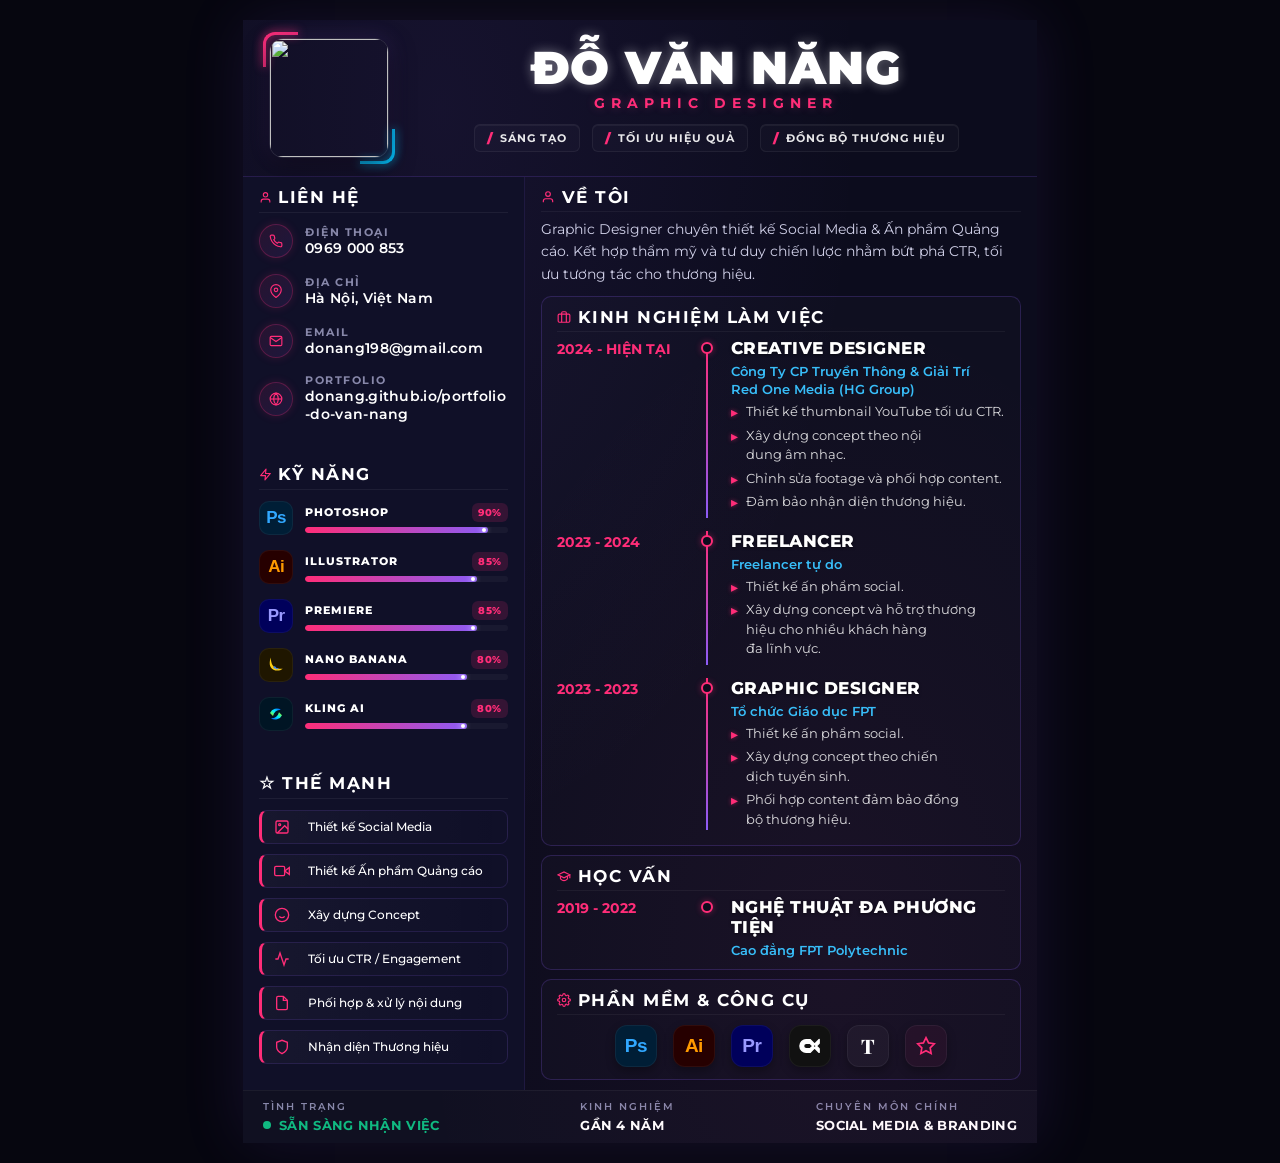
==== index.html @ 9e0f890b "Add mini CV favicon" ====
<!DOCTYPE html>
<html lang="vi">

<head>
    <meta charset="UTF-8">
    <meta name="viewport" content="width=814">
    <meta name="format-detection" content="telephone=no">
    <title>CV - Đỗ Văn Năng</title>
    <link rel="preconnect" href="https://fonts.googleapis.com">
    <link rel="preconnect" href="https://fonts.gstatic.com" crossorigin>
    <link
        href="https://fonts.googleapis.com/css2?family=Montserrat:ital,wght@0,300;0,400;0,500;0,600;0,700;0,800;0,900;1,700;1,800;1,900&family=Playfair+Display:ital,wght@0,400;0,700;1,400;1,700&family=Qwitcher+Grypen:wght@400;700&family=Dancing+Script:wght@400;500;600;700&display=swap"
        rel="stylesheet">
    <link rel="stylesheet" href="style.css">
    <link rel="icon" type="image/svg+xml" href="data:image/svg+xml,%3Csvg xmlns='http://www.w3.org/2000/svg' viewBox='0 0 32 32'%3E%3Crect width='32' height='32' rx='4' fill='%230c0c1d'/%3E%3Crect x='1' y='1' width='30' height='30' rx='3' fill='none' stroke='%238b5cf6' stroke-width='.5' opacity='.3'/%3E%3Crect x='3' y='3' width='26' height='7' rx='1' fill='%23101028'/%3E%3Crect x='5' y='5' width='3' height='3' rx='1' fill='%230c0c1d' stroke='%23ff2d78' stroke-width='.5'/%3E%3Crect x='10' y='4.5' width='10' height='1.5' rx='.5' fill='%23fff'/%3E%3Crect x='10' y='7' width='6' height='1' rx='.5' fill='%23ff2d78' opacity='.7'/%3E%3Crect x='3' y='11' width='9' height='17' rx='1' fill='%23101028'/%3E%3Ccircle cx='7.5' cy='14' r='1.5' fill='%23ff2d78' opacity='.3'/%3E%3Crect x='4.5' y='17' width='6' height='.8' rx='.4' fill='%23ff2d78' opacity='.5'/%3E%3Crect x='4.5' y='19' width='5' height='.6' rx='.3' fill='%23888' opacity='.4'/%3E%3Crect x='4.5' y='20.5' width='6' height='.6' rx='.3' fill='%23888' opacity='.4'/%3E%3Crect x='4.5' y='23' width='6' height='.8' rx='.4' fill='%23ff2d78' opacity='.5'/%3E%3Crect x='4.5' y='25' width='5' height='.6' rx='.3' fill='%23888' opacity='.4'/%3E%3Crect x='13' y='11' width='16' height='17' rx='1' fill='%230c0c1d'/%3E%3Crect x='14.5' y='12.5' width='8' height='.8' rx='.4' fill='%23ff2d78' opacity='.5'/%3E%3Crect x='14.5' y='14.5' width='13' height='.6' rx='.3' fill='%23d0d0e8' opacity='.3'/%3E%3Crect x='14.5' y='17' width='8' height='.8' rx='.4' fill='%23ff2d78' opacity='.5'/%3E%3Crect x='14.5' y='19' width='12' height='.6' rx='.3' fill='%23d0d0e8' opacity='.3'/%3E%3Crect x='14.5' y='20.5' width='10' height='.6' rx='.3' fill='%23d0d0e8' opacity='.3'/%3E%3Crect x='14.5' y='22' width='11' height='.6' rx='.3' fill='%23d0d0e8' opacity='.3'/%3E%3Crect x='14.5' y='24.5' width='8' height='.8' rx='.4' fill='%23ff2d78' opacity='.5'/%3E%3Crect x='14.5' y='26.5' width='12' height='.6' rx='.3' fill='%23d0d0e8' opacity='.3'/%3E%3C/svg%3E">
</head>

<body>
    <div class="page">
        <!-- HEADER -->
        <header class="header">
            <div class="photo-wrap">
                <div class="photo-ring">
                    <img src="picture/anh chan dung.png" alt="" class="photo">
                </div>
            </div>
            <div class="header-text">
                <h1 class="name"><span class="nw">ĐỖ VĂN</span> <span class="ng">NĂNG</span></h1>
                <p class="role">GRAPHIC DESIGNER</p>
                <div class="tags">
                    <span class="tag"><span class="t-icon">/</span> SÁNG TẠO</span>
                    <span class="tag"><span class="t-icon">/</span> TỐI ƯU HIỆU QUẢ</span>
                    <span class="tag"><span class="t-icon">/</span> ĐỒNG BỘ THƯƠNG HIỆU</span>
                </div>
            </div>
        </header>

        <!-- BODY -->
        <div class="body">
            <!-- LEFT -->
            <aside class="left">

                <div class="sec">
                    <h2 class="stitle"><svg width="13" height="13" viewBox="0 0 24 24" fill="none" stroke="currentColor"
                            stroke-width="2">
                            <path d="M20 21v-2a4 4 0 0 0-4-4H8a4 4 0 0 0-4 4v2" />
                            <circle cx="12" cy="7" r="4" />
                        </svg> LIÊN HỆ</h2>
                    <ul class="clist">
                        <li class="ci">
                            <div class="ci-ic"><svg width="14" height="14" viewBox="0 0 24 24" fill="none"
                                    stroke="currentColor" stroke-width="2">
                                    <path
                                        d="M22 16.92v3a2 2 0 0 1-2.18 2 19.79 19.79 0 0 1-8.63-3.07 19.5 19.5 0 0 1-6-6 19.79 19.79 0 0 1-3.07-8.67A2 2 0 0 1 4.11 2h3a2 2 0 0 1 2 1.72c.127.96.361 1.903.7 2.81a2 2 0 0 1-.45 2.11L8.09 9.91a16 16 0 0 0 6 6l1.27-1.27a2 2 0 0 1 2.11-.45c.907.339 1.85.573 2.81.7A2 2 0 0 1 22 16.92z" />
                                </svg></div>
                            <div class="ci-tx"><span>ĐIỆN THOẠI</span><strong>0969 000 853</strong></div>
                        </li>
                        <li class="ci">
                            <div class="ci-ic"><svg width="14" height="14" viewBox="0 0 24 24" fill="none"
                                    stroke="currentColor" stroke-width="2">
                                    <path d="M21 10c0 7-9 13-9 13s-9-6-9-13a9 9 0 0 1 18 0z" />
                                    <circle cx="12" cy="10" r="3" />
                                </svg></div>
                            <div class="ci-tx"><span>ĐỊA CHỈ</span><strong>Hà Nội, Việt Nam</strong></div>
                        </li>
                        <li class="ci">
                            <div class="ci-ic"><svg width="14" height="14" viewBox="0 0 24 24" fill="none"
                                    stroke="currentColor" stroke-width="2">
                                    <path
                                        d="M4 4h16c1.1 0 2 .9 2 2v12c0 1.1-.9 2-2 2H4c-1.1 0-2-.9-2-2V6c0-1.1.9-2 2-2z" />
                                    <polyline points="22,6 12,13 2,6" />
                                </svg></div>
                            <div class="ci-tx"><span>EMAIL</span><strong>donang198@gmail.com</strong></div>
                        </li>
                        <li class="ci">
                            <div class="ci-ic"><svg width="14" height="14" viewBox="0 0 24 24" fill="none"
                                    stroke="currentColor" stroke-width="2">
                                    <circle cx="12" cy="12" r="10" />
                                    <line x1="2" y1="12" x2="22" y2="12" />
                                    <path
                                        d="M12 2a15.3 15.3 0 0 1 4 10 15.3 15.3 0 0 1-4 10 15.3 15.3 0 0 1-4-10 15.3 15.3 0 0 1 4-10z" />
                                </svg></div>
                            <div class="ci-tx"><span>PORTFOLIO</span><strong><a
                                        href="https://donang.github.io/portfolio-do-van-nang/" target="_blank" class="clink"
                                        title="donang.github.io/portfolio-do-van-nang">donang.github.io/portfolio-do-van-nang</a></strong>
                            </div>
                        </li>
                    </ul>
                </div>

                <div class="sec">
                    <h2 class="stitle"><svg width="13" height="13" viewBox="0 0 24 24" fill="none" stroke="currentColor"
                            stroke-width="2" stroke-linejoin="round">
                            <polygon points="13 2 3 14 12 14 11 22 21 10 12 10 13 2" />
                        </svg> KỸ NĂNG</h2>
                    <div class="skills">
                        <div class="sk">
                            <div class="sk-i ps">Ps</div>
                            <div class="sk-d">
                                <div class="sk-h"><span>Photoshop</span><span class="pct">90%</span></div>
                                <div class="bar">
                                    <div class="fill" style="width:90%"></div>
                                </div>
                            </div>
                        </div>
                        <div class="sk">
                            <div class="sk-i ai">Ai</div>
                            <div class="sk-d">
                                <div class="sk-h"><span>Illustrator</span><span class="pct">85%</span></div>
                                <div class="bar">
                                    <div class="fill" style="width:85%"></div>
                                </div>
                            </div>
                        </div>
                        <div class="sk">
                            <div class="sk-i pr">Pr</div>
                            <div class="sk-d">
                                <div class="sk-h"><span>Premiere</span><span class="pct">85%</span></div>
                                <div class="bar">
                                    <div class="fill" style="width:85%"></div>
                                </div>
                            </div>
                        </div>
                        <div class="sk">
                            <div class="sk-i nb"><svg width="18" height="18" viewBox="0 0 24 24">
                                    <path d="M5 2 C5 2 2 10 5 15 C8 20 16 21 21 17 C21 17 12 18 8 13 C5 9 5 2 5 2 Z"
                                        fill="#facc15" />
                                    <circle cx="10" cy="15" r="1.5" fill="#3b82f6" />
                                    <path d="M10 15 L 13 17 H 15" stroke="#3b82f6" stroke-width="1.5" fill="none" />
                                </svg></div>
                            <div class="sk-d">
                                <div class="sk-h"><span>Nano Banana</span><span class="pct">80%</span></div>
                                <div class="bar">
                                    <div class="fill" style="width:80%"></div>
                                </div>
                            </div>
                        </div>
                        <div class="sk">
                            <div class="sk-i kl"><svg width="18" height="18" viewBox="0 0 24 24">
                                    <defs>
                                        <linearGradient id="kl1" x1="0%" y1="100%" x2="100%" y2="0%">
                                            <stop offset="0%" stop-color="#aaff00" />
                                            <stop offset="50%" stop-color="#00f0ff" />
                                            <stop offset="100%" stop-color="#0044ff" />
                                        </linearGradient>
                                        <linearGradient id="kl2" x1="100%" y1="0%" x2="0%" y2="100%">
                                            <stop offset="0%" stop-color="#aaff00" />
                                            <stop offset="50%" stop-color="#00f0ff" />
                                            <stop offset="100%" stop-color="#0044ff" />
                                        </linearGradient>
                                    </defs>
                                    <path d="M 4 10.5 A 10 10 0 0 1 19 6.5 A 11 11 0 0 0 8 14.5 Z" fill="url(#kl1)" />
                                    <path d="M 20 13.5 A 10 10 0 0 1 5 17.5 A 11 11 0 0 0 16 9.5 Z" fill="url(#kl2)" />
                                </svg></div>
                            <div class="sk-d">
                                <div class="sk-h"><span>Kling AI</span><span class="pct">80%</span></div>
                                <div class="bar">
                                    <div class="fill" style="width:80%"></div>
                                </div>
                            </div>
                        </div>
                    </div>
                </div>

                <div class="sec">
                    <h2 class="stitle">☆ THẾ MẠNH</h2>
                    <ul class="slist">
                        <li><svg width="11" height="11" viewBox="0 0 24 24" fill="none" stroke="currentColor"
                                stroke-width="2">
                                <rect x="3" y="3" width="18" height="18" rx="2" />
                                <circle cx="8.5" cy="8.5" r="1.5" />
                                <polyline points="21 15 16 10 5 21" />
                            </svg> Thiết kế Social Media</li>
                        <li><svg width="11" height="11" viewBox="0 0 24 24" fill="none" stroke="currentColor"
                                stroke-width="2">
                                <polygon points="23 7 16 12 23 17" />
                                <rect x="1" y="5" width="15" height="14" rx="2" />
                            </svg> Thiết kế Ấn phẩm Quảng cáo</li>
                        <li><svg width="11" height="11" viewBox="0 0 24 24" fill="none" stroke="currentColor"
                                stroke-width="2">
                                <circle cx="12" cy="12" r="10" />
                                <path d="M8 14s1.5 2 4 2 4-2 4-2" />
                                <line x1="9" y1="9" x2="9.01" y2="9" />
                                <line x1="15" y1="9" x2="15.01" y2="9" />
                            </svg> Xây dựng Concept</li>
                        <li><svg width="11" height="11" viewBox="0 0 24 24" fill="none" stroke="currentColor"
                                stroke-width="2">
                                <polyline points="22 12 18 12 15 21 9 3 6 12 2 12" />
                            </svg> Tối ưu CTR / Engagement</li>
                        <li><svg width="11" height="11" viewBox="0 0 24 24" fill="none" stroke="currentColor"
                                stroke-width="2">
                                <path d="M14 2H6a2 2 0 0 0-2 2v16a2 2 0 0 0 2 2h12a2 2 0 0 0 2-2V8z" />
                                <polyline points="14 2 14 8 20 8" />
                            </svg> Phối hợp & xử lý nội dung</li>
                        <li><svg width="11" height="11" viewBox="0 0 24 24" fill="none" stroke="currentColor"
                                stroke-width="2">
                                <path d="M12 22s8-4 8-10V5l-8-3-8 3v7c0 6 8 10 8 10z" />
                            </svg> Nhận diện Thương hiệu</li>
                    </ul>
                </div>


            </aside>

            <!-- RIGHT -->
            <main class="right">
                <div class="about">
                    <h2 class="ctitle"><svg width="14" height="14" viewBox="0 0 24 24" fill="none" stroke="currentColor"
                            stroke-width="2">
                            <path d="M20 21v-2a4 4 0 0 0-4-4H8a4 4 0 0 0-4 4v2" />
                            <circle cx="12" cy="7" r="4" />
                        </svg> VỀ TÔI</h2>
                    <p class="atxt">Graphic Designer chuyên thiết kế Social Media & Ấn phẩm Quảng cáo. Kết hợp thẩm mỹ
                        và tư duy chiến lược nhằm bứt phá CTR, tối ưu tương tác cho thương&nbsp;hiệu.</p>
                </div>

                <div class="card">
                    <h2 class="ctitle"><svg width="14" height="14" viewBox="0 0 24 24" fill="none" stroke="currentColor"
                            stroke-width="2">
                            <rect x="2" y="7" width="20" height="14" rx="2" />
                            <path d="M16 21V5a2 2 0 0 0-2-2h-4a2 2 0 0 0-2 2v16" />
                        </svg> KINH NGHIỆM LÀM VIỆC</h2>
                    <div class="tl">
                        <div class="tl-i">
                            <div class="tl-l"><span class="tl-d">2024 - HIỆN TẠI</span></div>
                            <div class="tl-c">
                                <div class="dot"></div>
                            </div>
                            <div class="tl-r">
                                <h3 class="jt">CREATIVE DESIGNER</h3>
                                <p class="jc">Công Ty CP Truyền Thông & Giải Trí<br>Red One Media (HG Group)</p>
                                <ul class="jd">
                                    <li>Thiết kế thumbnail YouTube tối ưu CTR.</li>
                                    <li>Xây dựng concept theo nội dung âm&nbsp;nhạc.</li>
                                    <li>Chỉnh sửa footage và phối hợp content.</li>
                                    <li>Đảm bảo nhận diện thương&nbsp;hiệu.</li>
                                </ul>
                            </div>
                        </div>
                        <div class="tl-i">
                            <div class="tl-l"><span class="tl-d">2023 - 2024</span></div>
                            <div class="tl-c">
                                <div class="dot"></div>
                            </div>
                            <div class="tl-r">
                                <h3 class="jt">FREELANCER</h3>
                                <p class="jc">Freelancer tự do</p>
                                <ul class="jd">
                                    <li>Thiết kế ấn phẩm social.</li>
                                    <li>Xây dựng concept và hỗ trợ thương hiệu cho nhiều khách hàng đa lĩnh&nbsp;vực.
                                    </li>
                                </ul>
                            </div>
                        </div>
                        <div class="tl-i">
                            <div class="tl-l"><span class="tl-d">2023 - 2023</span></div>
                            <div class="tl-c">
                                <div class="dot"></div>
                            </div>
                            <div class="tl-r">
                                <h3 class="jt">GRAPHIC DESIGNER</h3>
                                <p class="jc">Tổ chức Giáo dục FPT</p>
                                <ul class="jd">
                                    <li>Thiết kế ấn phẩm social.</li>
                                    <li>Xây dựng concept theo chiến dịch tuyển&nbsp;sinh.</li>
                                    <li>Phối hợp content đảm bảo đồng bộ thương&nbsp;hiệu.</li>
                                </ul>
                            </div>
                        </div>
                    </div>
                </div>

                <div class="card">
                    <h2 class="ctitle"><svg width="14" height="14" viewBox="0 0 24 24" fill="none" stroke="currentColor"
                            stroke-width="2">
                            <path d="M22 10v6M2 10l10-5 10 5-10 5z" />
                            <path d="M6 12v5c3 3 6 3 6 3s3 0 6-3v-5" />
                        </svg> HỌC VẤN</h2>
                    <div class="tl single">
                        <div class="tl-i">
                            <div class="tl-l"><span class="tl-d">2019 - 2022</span></div>
                            <div class="tl-c">
                                <div class="dot"></div>
                            </div>
                            <div class="tl-r" style="padding-bottom:0">
                                <h3 class="jt">NGHỆ THUẬT ĐA PHƯƠNG TIỆN</h3>
                                <p class="jc" style="margin-bottom:0">Cao đẳng FPT Polytechnic</p>
                            </div>
                        </div>
                    </div>
                </div>

                <div class="card">
                    <h2 class="ctitle"><svg width="14" height="14" viewBox="0 0 24 24" fill="none" stroke="currentColor"
                            stroke-width="2">
                            <circle cx="12" cy="12" r="3" />
                            <path
                                d="M19.4 15a1.65 1.65 0 0 0 .33 1.82l.06.06a2 2 0 0 1 0 2.83 2 2 0 0 1-2.83 0l-.06-.06a1.65 1.65 0 0 0-1.82-.33 1.65 1.65 0 0 0-1 1.51V21a2 2 0 0 1-4 0v-.09A1.65 1.65 0 0 0 9 19.4a1.65 1.65 0 0 0-1.82.33l-.06.06a2 2 0 0 1-2.83-2.83l.06-.06A1.65 1.65 0 0 0 4.68 15a1.65 1.65 0 0 0-1.51-1H3a2 2 0 0 1 0-4h.09A1.65 1.65 0 0 0 4.6 9a1.65 1.65 0 0 0-.33-1.82l-.06-.06a2 2 0 0 1 2.83-2.83l.06.06A1.65 1.65 0 0 0 9 4.68a1.65 1.65 0 0 0 1-1.51V3a2 2 0 0 1 4 0v.09a1.65 1.65 0 0 0 1 1.51 1.65 1.65 0 0 0 1.82-.33l.06-.06a2 2 0 0 1 2.83 2.83l-.06.06A1.65 1.65 0 0 0 19.4 9a1.65 1.65 0 0 0 1.51 1H21a2 2 0 0 1 0 4h-.09a1.65 1.65 0 0 0-1.51 1z" />
                        </svg> PHẦN MỀM & CÔNG CỤ</h2>
                    <div class="dock">
                        <div class="d-i ps">Ps</div>
                        <div class="d-i ai">Ai</div>
                        <div class="d-i pr">Pr</div>
                        <div class="d-i cc"><svg width="22" height="22" viewBox="0 0 24 24" fill="currentColor"
                                stroke="currentColor" stroke-width="1.5" stroke-linejoin="round">
                                <path fill-rule="evenodd" clip-rule="evenodd"
                                    d="M12 5L22 15v4l-7-7l7-7v4l-10 10H8a7 7 0 0 1 0-14h4zm0 4H8a3 3 0 0 0 0 6h4l3-3l-3-3z" />
                            </svg></div>
                        <div class="d-i ty">T</div>
                        <div class="d-i br"><svg width="20" height="20" viewBox="0 0 24 24" fill="none"
                                stroke="currentColor" stroke-width="2">
                                <polygon
                                    points="12 2 15.09 8.26 22 9.27 17 14.14 18.18 21.02 12 17.77 5.82 21.02 7 14.14 2 9.27 8.91 8.26 12 2" />
                            </svg></div>
                    </div>
                </div>
            </main>
        </div>

        <!-- FOOTER -->
        <footer class="foot">
            <div class="foot-editorial">
                <div class="ed-col">
                    <span class="ed-lbl">TÌNH TRẠNG</span>
                    <div class="ed-val highlight"><span class="pulse-dot"></span> SẴN SÀNG NHẬN VIỆC</div>
                </div>
                <div class="ed-col">
                    <span class="ed-lbl">KINH NGHIỆM</span>
                    <div class="ed-val">GẦN 4 NĂM</div>
                </div>
                <div class="ed-col">
                    <span class="ed-lbl">CHUYÊN MÔN CHÍNH</span>
                    <div class="ed-val">SOCIAL MEDIA & BRANDING</div>
                </div>
            </div>
        </footer>
    </div>

</body>
</html>
---- style.css ----
*,*::before,*::after{margin:0;padding:0;box-sizing:border-box}
:root{
    --bg:#0c0c1d;--bgl:#101028;
    --w:#fff;--l:#d0d0e8;--m:#8888aa;
    --pk:#ff2d78;--or:#ff8c00;--pu:#8b5cf6;
    --gn:linear-gradient(90deg,#00c6ff,#8b5cf6,#ff2d78);
    --gb:linear-gradient(90deg,#ff2d78,#8b5cf6);
    --gr:linear-gradient(135deg,#8b5cf6,#ec4899,#06b6d4,#8b5cf6);
}
body{
    font-family:'Montserrat',sans-serif;
    background:#06060f;color:var(--w);
    display:flex;
    justify-content:center;
    align-items:flex-start; /* Prevent stretching to 100vh */
    min-height:100vh;
    padding:20px 10px;
    -webkit-font-smoothing:antialiased;
    -webkit-text-size-adjust:100%;
    text-size-adjust:100%;
}

/* PAGE A4 */
.page{
    width:21cm;
    min-height:29.7cm;
    height:auto; /* Allow expanding if needed, won't stretch to 100vh anymore */
    background:var(--bg);
    display:flex;flex-direction:column;
    overflow:hidden;position:relative;
    box-shadow:0 0 60px rgba(139,92,246,.12);
}
.page::before{
    content:'';position:absolute;inset:0;
    background:
        radial-gradient(ellipse at 25% 8%,rgba(139,92,246,.08),transparent 50%),
        radial-gradient(ellipse at 75% 85%,rgba(236,72,153,.05),transparent 50%);
    pointer-events:none;z-index:0;
}

/* HEADER */
.header{
    display:flex;
    align-items:center;
    padding:12px 20px;
    position:relative;z-index:1;
    border-bottom:1px solid rgba(139,92,246,.18);
    gap:20px;
}
.header-text{
    flex:1;
    text-align:center;
}
.name{
    font-size:46px;font-weight:900;font-style:normal;
    letter-spacing:1px;line-height:1.05;margin-bottom:2px;
    color:#ffffff;
    text-shadow:0 0 12px rgba(255,255,255,0.4);
}
.ng{color:inherit}
.nw{color:inherit;-webkit-text-fill-color:inherit}
.role{
    font-size:14px;font-weight:700;color:var(--pk);
    letter-spacing:6px;margin-bottom:12px;
    text-transform:uppercase;
    text-shadow:0 0 10px rgba(236,72,153,.3);
}
.tags{
    display:flex;justify-content:center;align-items:center;gap:12px;
}
.tag{
    font-size:11px;font-weight:700;letter-spacing:1px;color:rgba(255,255,255,.9);
    display:flex;align-items:center;gap:6px;
    padding:5px 12px;
    background:rgba(255,255,255,.02);
    border:1px solid rgba(255,255,255,.06);
    border-radius:6px;
    box-shadow:inset 0 1px 0 rgba(255,255,255,.05);
}
.t-icon{color:var(--pk);font-weight:900;font-size:13px}

/* BODY */
.body{
    display:flex;flex:1;
    position:relative;z-index:1;
    overflow:hidden;
}

/* LEFT SIDEBAR */
.left{
    width:35.5%;min-width:35.5%;
    background:var(--bgl);
    padding:10px 16px 12px;
    display:flex;flex-direction:column;
    justify-content:space-between;
    gap:14px;
    border-right:1px solid rgba(139,92,246,.12);
}

/* PHOTO in header */
.photo-wrap{
    display:flex;justify-content:center;
    flex-shrink:0;
    padding:6px;
}
.photo-ring{
    width:120px;height:120px;
    position:relative;
}
/* Cyberpunk brackets */
.photo-ring::before{
    content:'';position:absolute;
    top:-6px;left:-6px;width:35px;height:35px;
    border-top:3px solid var(--pk);
    border-left:3px solid var(--pk);
    border-radius:12px 0 0 0;
    filter:drop-shadow(0 0 5px var(--pk));
    z-index:0;
}
.photo-ring::after{
    content:'';position:absolute;
    bottom:-6px;right:-6px;width:35px;height:35px;
    border-bottom:3px solid #00c6ff;
    border-right:3px solid #00c6ff;
    border-radius:0 0 12px 0;
    filter:drop-shadow(0 0 5px #00c6ff);
    z-index:0;
}
.photo{
    width:100%;height:100%;
    border-radius:14px;
    object-fit:cover;object-position:center top;
    display:block;
    position:relative;z-index:2;
    border:1px solid rgba(255,255,255,0.1);
    box-shadow:0 8px 25px rgba(0,0,0,0.6), 0 0 20px rgba(139,92,246,0.2);
}

/* SIDEBAR SECTIONS */
.sec{margin-bottom:14px}
.stitle{
    font-size:17px;font-weight:700;letter-spacing:1.5px;
    display:flex;align-items:center;gap:6px;
    margin-bottom:11px;padding-bottom:5px;
    border-bottom:1px solid rgba(255,255,255,.06);
    color:var(--w);
}
.stitle svg{color:var(--pk)}

/* CONTACT */
.clist{list-style:none;display:flex;flex-direction:column;gap:16px}
.ci{display:flex;align-items:center;gap:12px}
.ci-ic{
    width:34px;height:34px;border-radius:50%;
    background:linear-gradient(135deg, rgba(255,45,120,0.1), rgba(139,92,246,0.1));
    border:1px solid rgba(255,45,120,0.25);
    color:var(--pk);
    display:flex;align-items:center;justify-content:center;
    flex-shrink:0;
    box-shadow:0 0 10px rgba(255,45,120,0.15);
}
.ci-tx{display:flex;flex-direction:column;gap:1px}
.ci-tx span{font-size:10.5px;letter-spacing:1.5px;color:var(--m);text-transform:uppercase;font-weight:700}
.ci-tx strong{font-size:13.5px;color:var(--w);font-weight:600;letter-spacing:0.3px;white-space:nowrap;display:block}
.ci:last-child .ci-tx strong{font-size:13.5px;letter-spacing:0.3px;white-space:normal;word-break:break-all;line-height:1.3}
.clink{color:inherit;text-decoration:none;transition:color 0.2s}
.clink:hover{color:var(--pk)}

/* SKILLS */
.skills{display:flex;flex-direction:column;gap:15px}
.sk{display:flex;align-items:center;gap:12px}
.sk-i{
    width:34px;height:34px;border-radius:10px;
    display:flex;align-items:center;justify-content:center;
    font-size:17px;font-weight:800;
    border:1px solid rgba(255,255,255,0.05);
    flex-shrink:0;
}
.sk-i.ps{background:#001e36;color:#31a8ff;font-family:sans-serif;letter-spacing:-0.5px}
.sk-i.ai{background:#260000;color:#ff9a00;font-family:sans-serif;letter-spacing:-0.5px}
.sk-i.pr{background:#00005b;color:#9999ff;font-family:sans-serif;letter-spacing:-0.5px}
.sk-i.nb{background:#1f1600;display:flex;align-items:center;justify-content:center}
.sk-i.kl{background:#001524;display:flex;align-items:center;justify-content:center}
.sk-d{flex:1;display:flex;flex-direction:column;gap:5px}
.sk-h{display:flex;justify-content:space-between;align-items:center}
.sk-h span:first-child{font-size:10.5px;font-weight:800;letter-spacing:1px;color:#fff;text-transform:uppercase}
.pct{font-size:10px;font-weight:800;color:var(--pk);background:rgba(255,45,120,0.15);padding:3px 6px;border-radius:6px;letter-spacing:0.5px}
.bar{height:6px;background:rgba(255,255,255,.04);border-radius:10px;overflow:hidden}
.fill{height:100%;background:linear-gradient(90deg, var(--pk), var(--pu));border-radius:10px;position:relative}
.fill::after{
    content:'';position:absolute;right:2px;top:1px;bottom:1px;
    width:4px;background:#fff;border-radius:50%;
    box-shadow:0 0 6px #fff;
}

/* STRENGTHS */
.slist{list-style:none;display:flex;flex-direction:column;gap:10px}
.slist li{
    display:flex;align-items:center;gap:18px;
    padding:8px 12px;
    background:linear-gradient(90deg, rgba(255,255,255,0.03), transparent);
    border-radius:8px;
    font-size:12px;color:var(--w);font-weight:500;
    border:1px solid rgba(139,92,246,.15);
    border-left:3px solid var(--pk);
}
.slist li svg{color:var(--pk);flex-shrink:0;width:16px;height:16px}



/* RIGHT COLUMN */
.right{
    flex:1;
    padding:10px 16px 10px 16px;
    display:flex;flex-direction:column;
    justify-content:space-between;
    gap:8px;
}

/* ABOUT (no card border) */
.about{padding:0 0 2px}
.atxt{font-size:14px;color:var(--l);line-height:1.6;font-weight:400;text-wrap:pretty;}

/* CARD */
.card{
    border:1px solid rgba(139,92,246,.22);
    border-radius:10px;
    padding:10px 15px;
    background:rgba(255,255,255,.015);
    position:relative;
}
.ctitle{
    font-size:17px;font-weight:700;letter-spacing:1.5px;
    display:flex;align-items:center;gap:7px;
    margin-bottom:6px;padding-bottom:4px;
    border-bottom:1px solid rgba(255,255,255,.05);
}
.ctitle svg{color:var(--pk)}

/* TIMELINE */
.tl{display:flex;flex-direction:column;gap:13px}
.tl-i{display:flex;align-items:stretch}
.tl-l{width:140px;min-width:140px;display:flex;align-items:flex-start;justify-content:flex-start;padding-right:10px;padding-top:2px}
.tl-d{font-size:14px;font-weight:700;color:var(--pk);text-align:left;line-height:1.3;white-space:nowrap}
.tl-c{width:20px;min-width:20px;display:flex;flex-direction:column;align-items:center;position:relative}
.tl-c::before{content:'';position:absolute;top:0;bottom:0;left:50%;width:2px;transform:translateX(-50%);background:linear-gradient(to bottom,var(--pk),var(--pu))}
.tl-i:first-child .tl-c::before{top:5px}
.tl-i:last-child .tl-c::before{bottom:5px}
.dot{width:12px;height:12px;border-radius:50%;background:var(--bg);border:2px solid var(--pk);position:relative;z-index:2;margin-top:4px;box-shadow:0 0 6px rgba(255,45,120,.4);flex-shrink:0}
.tl-r{flex:1;padding-left:14px;padding-bottom:6px}
.jt{font-size:16.5px;font-weight:800;color:#ffffff;letter-spacing:0.5px;text-transform:uppercase;margin-bottom:4px;text-shadow:0 1px 3px rgba(0,0,0,0.5)}
.jc{font-size:13px;color:#38bdf8;margin-bottom:4px;line-height:1.4;font-weight:600;letter-spacing:0}
.jd{list-style:none;display:flex;flex-direction:column;gap:4px}
.jd li{font-size:13px;color:rgba(255,255,255,.85);padding-left:15px;position:relative;line-height:1.5;font-weight:400;text-wrap:pretty}
.jd li::before{content:'▸';position:absolute;left:0;top:0;color:var(--pk);font-size:14px;text-shadow:0 0 4px rgba(255,45,120,.5)}

.tl.single .tl-c::before{display:none}

/* TOOLS DOCK */
.dock{
    display:flex;justify-content:center;gap:16px;
    padding:4px 0 2px;
}
.d-i{
    width:42px;height:42px;border-radius:12px;
    display:flex;align-items:center;justify-content:center;
    font-size:19px;font-weight:800;font-family:sans-serif;letter-spacing:-0.5px;
    box-shadow:0 4px 10px rgba(0,0,0,0.3);
    border:1px solid rgba(255,255,255,.05);
}
.d-i.ps{background:#001e36;color:#31a8ff}
.d-i.ai{background:#260000;color:#ff9a00}
.d-i.pr{background:#00005b;color:#9999ff}
.d-i.cc{background:#111;color:#fff}
.d-i.ty{background:rgba(255,255,255,.03);color:var(--w);font-family:'Playfair Display',serif;font-size:20px}
.d-i.br{background:rgba(255,45,120,.06);color:var(--pk)}

/* FOOTER EDITORIAL */
.foot{
    display:flex;align-items:center;
    padding:10px 20px;
    background:rgba(255,255,255,0.015);
    border-top:1px solid rgba(255,255,255,0.05);
    margin-top:auto;
}
.foot-editorial{
    display:flex;width:100%;justify-content:space-between;
}
.ed-col{display:flex;flex-direction:column;gap:5px}
.ed-lbl{font-size:9.5px;letter-spacing:2px;color:var(--m);text-transform:uppercase;font-weight:600}
.ed-val{font-size:13px;font-weight:700;color:var(--w);display:flex;align-items:center;gap:8px;letter-spacing:0.3px}
.ed-val.highlight{color:#10b981}

.pulse-dot{
    width:8px;height:8px;border-radius:50%;background:#10b981;
    box-shadow:0 0 0 0 rgba(16,185,129,0.7);
    animation:pulse 1.5s infinite;
}
@keyframes pulse{
    70%{box-shadow:0 0 0 6px rgba(16,185,129,0)}
    100%{box-shadow:0 0 0 0 rgba(16,185,129,0)}
}

@media print{body{background:none;padding:0}.page{box-shadow:none}}
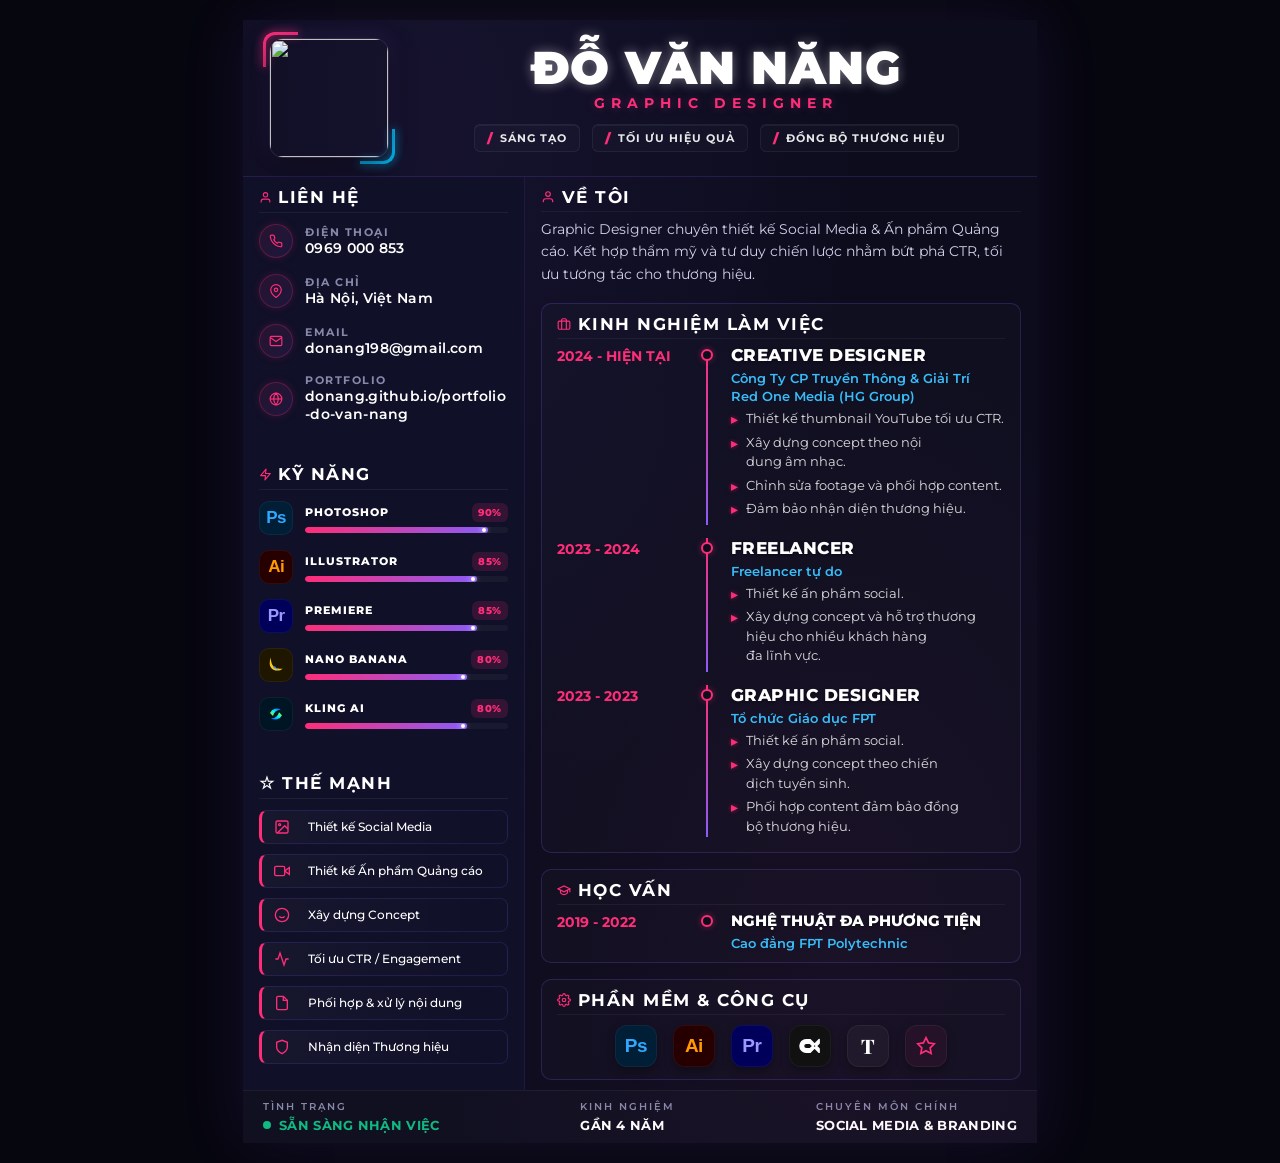
==== commit ed2283d7: "Fix PDF light effects on mobile and make text 1 line" ====
--- a/index.html
+++ b/index.html
@@ -12,7 +12,7 @@
         href="https://fonts.googleapis.com/css2?family=Montserrat:ital,wght@0,300;0,400;0,500;0,600;0,700;0,800;0,900;1,700;1,800;1,900&family=Playfair+Display:ital,wght@0,400;0,700;1,400;1,700&family=Qwitcher+Grypen:wght@400;700&family=Dancing+Script:wght@400;500;600;700&display=swap"
         rel="stylesheet">
     <link rel="stylesheet" href="style.css">
-    <link rel="icon" type="image/svg+xml" href="data:image/svg+xml,%3Csvg xmlns='http://www.w3.org/2000/svg' viewBox='0 0 32 32'%3E%3Crect width='32' height='32' rx='4' fill='%230c0c1d'/%3E%3Crect x='1' y='1' width='30' height='30' rx='3' fill='none' stroke='%238b5cf6' stroke-width='.5' opacity='.3'/%3E%3Crect x='3' y='3' width='26' height='7' rx='1' fill='%23101028'/%3E%3Crect x='5' y='5' width='3' height='3' rx='1' fill='%230c0c1d' stroke='%23ff2d78' stroke-width='.5'/%3E%3Crect x='10' y='4.5' width='10' height='1.5' rx='.5' fill='%23fff'/%3E%3Crect x='10' y='7' width='6' height='1' rx='.5' fill='%23ff2d78' opacity='.7'/%3E%3Crect x='3' y='11' width='9' height='17' rx='1' fill='%23101028'/%3E%3Ccircle cx='7.5' cy='14' r='1.5' fill='%23ff2d78' opacity='.3'/%3E%3Crect x='4.5' y='17' width='6' height='.8' rx='.4' fill='%23ff2d78' opacity='.5'/%3E%3Crect x='4.5' y='19' width='5' height='.6' rx='.3' fill='%23888' opacity='.4'/%3E%3Crect x='4.5' y='20.5' width='6' height='.6' rx='.3' fill='%23888' opacity='.4'/%3E%3Crect x='4.5' y='23' width='6' height='.8' rx='.4' fill='%23ff2d78' opacity='.5'/%3E%3Crect x='4.5' y='25' width='5' height='.6' rx='.3' fill='%23888' opacity='.4'/%3E%3Crect x='13' y='11' width='16' height='17' rx='1' fill='%230c0c1d'/%3E%3Crect x='14.5' y='12.5' width='8' height='.8' rx='.4' fill='%23ff2d78' opacity='.5'/%3E%3Crect x='14.5' y='14.5' width='13' height='.6' rx='.3' fill='%23d0d0e8' opacity='.3'/%3E%3Crect x='14.5' y='17' width='8' height='.8' rx='.4' fill='%23ff2d78' opacity='.5'/%3E%3Crect x='14.5' y='19' width='12' height='.6' rx='.3' fill='%23d0d0e8' opacity='.3'/%3E%3Crect x='14.5' y='20.5' width='10' height='.6' rx='.3' fill='%23d0d0e8' opacity='.3'/%3E%3Crect x='14.5' y='22' width='11' height='.6' rx='.3' fill='%23d0d0e8' opacity='.3'/%3E%3Crect x='14.5' y='24.5' width='8' height='.8' rx='.4' fill='%23ff2d78' opacity='.5'/%3E%3Crect x='14.5' y='26.5' width='12' height='.6' rx='.3' fill='%23d0d0e8' opacity='.3'/%3E%3C/svg%3E">
+    <link rel="icon" type="image/svg+xml" href="data:image/svg+xml,%3Csvg xmlns='http://www.w3.org/2000/svg' viewBox='0 0 32 32'%3E%3Cdefs%3E%3ClinearGradient id='g' x1='0' y1='0' x2='1' y2='1'%3E%3Cstop offset='0%25' stop-color='%23FF2A85'/%3E%3Cstop offset='100%25' stop-color='%237000FF'/%3E%3C/linearGradient%3E%3Cfilter id='glow'%3E%3CfeGaussianBlur stdDeviation='1.5' result='blur'/%3E%3CfeMerge%3E%3CfeMergeNode in='blur'/%3E%3CfeMergeNode in='SourceGraphic'/%3E%3C/feMerge%3E%3C/filter%3E%3C/defs%3E%3Crect width='32' height='32' rx='7' fill='%230a0a0a'/%3E%3Cpath d='M8 24V8h3.5l9 12.5V8H24v16h-3.5L11.5 11.5V24z' fill='url(%23g)' filter='url(%23glow)'/%3E%3C/svg%3E">
 </head>
 
 <body>
@@ -283,7 +283,7 @@
                                 <div class="dot"></div>
                             </div>
                             <div class="tl-r" style="padding-bottom:0">
-                                <h3 class="jt">NGHỆ THUẬT ĐA PHƯƠNG TIỆN</h3>
+                                <h3 class="jt" style="white-space: nowrap; font-size: 15px; letter-spacing: 0;">NGHỆ THUẬT ĐA PHƯƠNG TIỆN</h3>
                                 <p class="jc" style="margin-bottom:0">Cao đẳng FPT Polytechnic</p>
                             </div>
                         </div>
--- a/style.css
+++ b/style.css
@@ -301,4 +301,12 @@
     100%{box-shadow:0 0 0 0 rgba(16,185,129,0)}
 }
 
-@media print{body{background:none;padding:0}.page{box-shadow:none}}
+@media print{
+    body{background:none;padding:0}
+    .page{box-shadow:none}
+    *{
+        text-shadow:none !important;
+        box-shadow:none !important;
+        filter:none !important;
+    }
+}
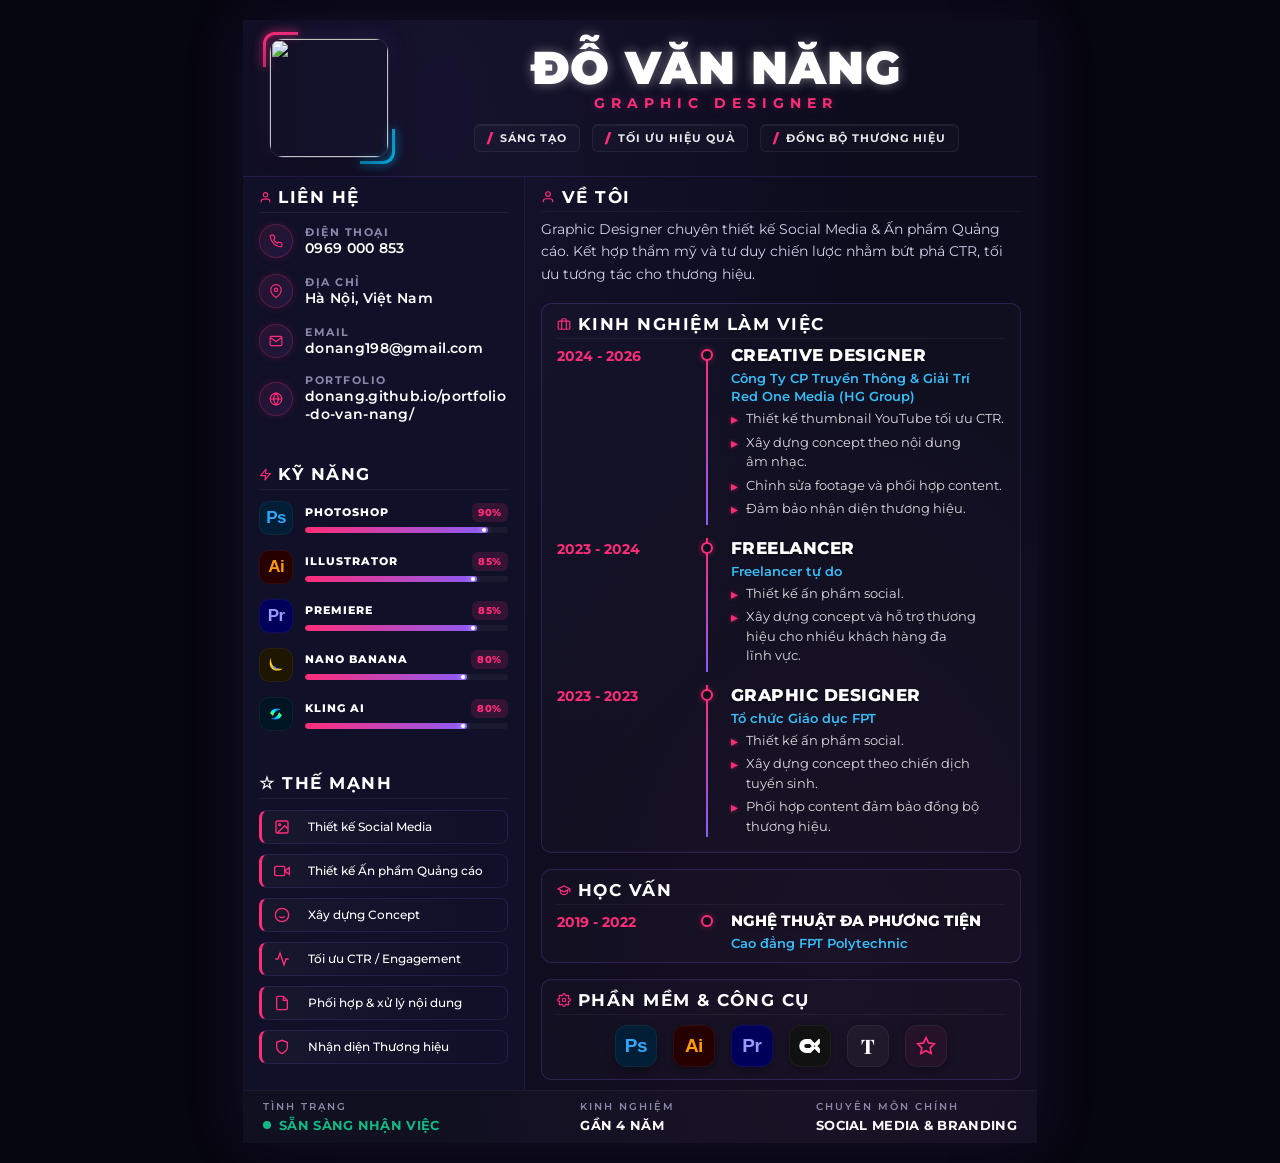
==== commit 3eace8a6: "Update CV via Admin Panel (VI)" ====
--- a/index.html
+++ b/index.html
@@ -1,16 +1,12 @@
 <!DOCTYPE html>
-<html lang="vi">
-
-<head>
+<html lang="vi"><head>
     <meta charset="UTF-8">
     <meta name="viewport" content="width=814">
     <meta name="format-detection" content="telephone=no">
     <title>CV - Đỗ Văn Năng</title>
     <link rel="preconnect" href="https://fonts.googleapis.com">
-    <link rel="preconnect" href="https://fonts.gstatic.com" crossorigin>
-    <link
-        href="https://fonts.googleapis.com/css2?family=Montserrat:ital,wght@0,300;0,400;0,500;0,600;0,700;0,800;0,900;1,700;1,800;1,900&family=Playfair+Display:ital,wght@0,400;0,700;1,400;1,700&family=Qwitcher+Grypen:wght@400;700&family=Dancing+Script:wght@400;500;600;700&display=swap"
-        rel="stylesheet">
+    <link rel="preconnect" href="https://fonts.gstatic.com" crossorigin="">
+    <link href="https://fonts.googleapis.com/css2?family=Montserrat:ital,wght@0,300;0,400;0,500;0,600;0,700;0,800;0,900;1,700;1,800;1,900&amp;family=Playfair+Display:ital,wght@0,400;0,700;1,400;1,700&amp;family=Qwitcher+Grypen:wght@400;700&amp;family=Dancing+Script:wght@400;500;600;700&amp;display=swap" rel="stylesheet">
     <link rel="stylesheet" href="style.css">
     <link rel="icon" type="image/svg+xml" href="data:image/svg+xml,%3Csvg xmlns='http://www.w3.org/2000/svg' viewBox='0 0 32 32'%3E%3Cdefs%3E%3ClinearGradient id='g' x1='0' y1='0' x2='1' y2='1'%3E%3Cstop offset='0%25' stop-color='%23FF2A85'/%3E%3Cstop offset='100%25' stop-color='%237000FF'/%3E%3C/linearGradient%3E%3Cfilter id='glow'%3E%3CfeGaussianBlur stdDeviation='1.5' result='blur'/%3E%3CfeMerge%3E%3CfeMergeNode in='blur'/%3E%3CfeMergeNode in='SourceGraphic'/%3E%3C/feMerge%3E%3C/filter%3E%3C/defs%3E%3Crect width='32' height='32' rx='7' fill='%230a0a0a'/%3E%3Cpath d='M8 24V8h3.5l9 12.5V8H24v16h-3.5L11.5 11.5V24z' fill='url(%23g)' filter='url(%23glow)'/%3E%3C/svg%3E">
 </head>
@@ -41,57 +37,46 @@
             <aside class="left">
 
                 <div class="sec">
-                    <h2 class="stitle"><svg width="13" height="13" viewBox="0 0 24 24" fill="none" stroke="currentColor"
-                            stroke-width="2">
-                            <path d="M20 21v-2a4 4 0 0 0-4-4H8a4 4 0 0 0-4 4v2" />
-                            <circle cx="12" cy="7" r="4" />
+                    <h2 class="stitle"><svg width="13" height="13" viewBox="0 0 24 24" fill="none" stroke="currentColor" stroke-width="2">
+                            <path d="M20 21v-2a4 4 0 0 0-4-4H8a4 4 0 0 0-4 4v2"></path>
+                            <circle cx="12" cy="7" r="4"></circle>
                         </svg> LIÊN HỆ</h2>
                     <ul class="clist">
                         <li class="ci">
-                            <div class="ci-ic"><svg width="14" height="14" viewBox="0 0 24 24" fill="none"
-                                    stroke="currentColor" stroke-width="2">
-                                    <path
-                                        d="M22 16.92v3a2 2 0 0 1-2.18 2 19.79 19.79 0 0 1-8.63-3.07 19.5 19.5 0 0 1-6-6 19.79 19.79 0 0 1-3.07-8.67A2 2 0 0 1 4.11 2h3a2 2 0 0 1 2 1.72c.127.96.361 1.903.7 2.81a2 2 0 0 1-.45 2.11L8.09 9.91a16 16 0 0 0 6 6l1.27-1.27a2 2 0 0 1 2.11-.45c.907.339 1.85.573 2.81.7A2 2 0 0 1 22 16.92z" />
+                            <div class="ci-ic"><svg width="14" height="14" viewBox="0 0 24 24" fill="none" stroke="currentColor" stroke-width="2">
+                                    <path d="M22 16.92v3a2 2 0 0 1-2.18 2 19.79 19.79 0 0 1-8.63-3.07 19.5 19.5 0 0 1-6-6 19.79 19.79 0 0 1-3.07-8.67A2 2 0 0 1 4.11 2h3a2 2 0 0 1 2 1.72c.127.96.361 1.903.7 2.81a2 2 0 0 1-.45 2.11L8.09 9.91a16 16 0 0 0 6 6l1.27-1.27a2 2 0 0 1 2.11-.45c.907.339 1.85.573 2.81.7A2 2 0 0 1 22 16.92z"></path>
                                 </svg></div>
                             <div class="ci-tx"><span>ĐIỆN THOẠI</span><strong>0969 000 853</strong></div>
                         </li>
                         <li class="ci">
-                            <div class="ci-ic"><svg width="14" height="14" viewBox="0 0 24 24" fill="none"
-                                    stroke="currentColor" stroke-width="2">
-                                    <path d="M21 10c0 7-9 13-9 13s-9-6-9-13a9 9 0 0 1 18 0z" />
-                                    <circle cx="12" cy="10" r="3" />
+                            <div class="ci-ic"><svg width="14" height="14" viewBox="0 0 24 24" fill="none" stroke="currentColor" stroke-width="2">
+                                    <path d="M21 10c0 7-9 13-9 13s-9-6-9-13a9 9 0 0 1 18 0z"></path>
+                                    <circle cx="12" cy="10" r="3"></circle>
                                 </svg></div>
                             <div class="ci-tx"><span>ĐỊA CHỈ</span><strong>Hà Nội, Việt Nam</strong></div>
                         </li>
                         <li class="ci">
-                            <div class="ci-ic"><svg width="14" height="14" viewBox="0 0 24 24" fill="none"
-                                    stroke="currentColor" stroke-width="2">
-                                    <path
-                                        d="M4 4h16c1.1 0 2 .9 2 2v12c0 1.1-.9 2-2 2H4c-1.1 0-2-.9-2-2V6c0-1.1.9-2 2-2z" />
-                                    <polyline points="22,6 12,13 2,6" />
+                            <div class="ci-ic"><svg width="14" height="14" viewBox="0 0 24 24" fill="none" stroke="currentColor" stroke-width="2">
+                                    <path d="M4 4h16c1.1 0 2 .9 2 2v12c0 1.1-.9 2-2 2H4c-1.1 0-2-.9-2-2V6c0-1.1.9-2 2-2z"></path>
+                                    <polyline points="22,6 12,13 2,6"></polyline>
                                 </svg></div>
                             <div class="ci-tx"><span>EMAIL</span><strong>donang198@gmail.com</strong></div>
                         </li>
                         <li class="ci">
-                            <div class="ci-ic"><svg width="14" height="14" viewBox="0 0 24 24" fill="none"
-                                    stroke="currentColor" stroke-width="2">
-                                    <circle cx="12" cy="12" r="10" />
-                                    <line x1="2" y1="12" x2="22" y2="12" />
-                                    <path
-                                        d="M12 2a15.3 15.3 0 0 1 4 10 15.3 15.3 0 0 1-4 10 15.3 15.3 0 0 1-4-10 15.3 15.3 0 0 1 4-10z" />
-                                </svg></div>
-                            <div class="ci-tx"><span>PORTFOLIO</span><strong><a
-                                        href="https://donang.github.io/portfolio-do-van-nang/" target="_blank" class="clink"
-                                        title="donang.github.io/portfolio-do-van-nang">donang.github.io/portfolio-do-van-nang</a></strong>
+                            <div class="ci-ic"><svg width="14" height="14" viewBox="0 0 24 24" fill="none" stroke="currentColor" stroke-width="2">
+                                    <circle cx="12" cy="12" r="10"></circle>
+                                    <line x1="2" y1="12" x2="22" y2="12"></line>
+                                    <path d="M12 2a15.3 15.3 0 0 1 4 10 15.3 15.3 0 0 1-4 10 15.3 15.3 0 0 1-4-10 15.3 15.3 0 0 1 4-10z"></path>
+                                </svg></div>
+                            <div class="ci-tx"><span>PORTFOLIO</span><strong><a href="https://donang.github.io/portfolio-do-van-nang/" target="_blank" class="clink" title="donang.github.io/portfolio-do-van-nang">donang.github.io/portfolio-do-van-nang/</a></strong>
                             </div>
                         </li>
                     </ul>
                 </div>
 
                 <div class="sec">
-                    <h2 class="stitle"><svg width="13" height="13" viewBox="0 0 24 24" fill="none" stroke="currentColor"
-                            stroke-width="2" stroke-linejoin="round">
-                            <polygon points="13 2 3 14 12 14 11 22 21 10 12 10 13 2" />
+                    <h2 class="stitle"><svg width="13" height="13" viewBox="0 0 24 24" fill="none" stroke="currentColor" stroke-width="2" stroke-linejoin="round">
+                            <polygon points="13 2 3 14 12 14 11 22 21 10 12 10 13 2"></polygon>
                         </svg> KỸ NĂNG</h2>
                     <div class="skills">
                         <div class="sk">
@@ -123,10 +108,9 @@
                         </div>
                         <div class="sk">
                             <div class="sk-i nb"><svg width="18" height="18" viewBox="0 0 24 24">
-                                    <path d="M5 2 C5 2 2 10 5 15 C8 20 16 21 21 17 C21 17 12 18 8 13 C5 9 5 2 5 2 Z"
-                                        fill="#facc15" />
-                                    <circle cx="10" cy="15" r="1.5" fill="#3b82f6" />
-                                    <path d="M10 15 L 13 17 H 15" stroke="#3b82f6" stroke-width="1.5" fill="none" />
+                                    <path d="M5 2 C5 2 2 10 5 15 C8 20 16 21 21 17 C21 17 12 18 8 13 C5 9 5 2 5 2 Z" fill="#facc15"></path>
+                                    <circle cx="10" cy="15" r="1.5" fill="#3b82f6"></circle>
+                                    <path d="M10 15 L 13 17 H 15" stroke="#3b82f6" stroke-width="1.5" fill="none"></path>
                                 </svg></div>
                             <div class="sk-d">
                                 <div class="sk-h"><span>Nano Banana</span><span class="pct">80%</span></div>
@@ -139,18 +123,18 @@
                             <div class="sk-i kl"><svg width="18" height="18" viewBox="0 0 24 24">
                                     <defs>
                                         <linearGradient id="kl1" x1="0%" y1="100%" x2="100%" y2="0%">
-                                            <stop offset="0%" stop-color="#aaff00" />
-                                            <stop offset="50%" stop-color="#00f0ff" />
-                                            <stop offset="100%" stop-color="#0044ff" />
+                                            <stop offset="0%" stop-color="#aaff00"></stop>
+                                            <stop offset="50%" stop-color="#00f0ff"></stop>
+                                            <stop offset="100%" stop-color="#0044ff"></stop>
                                         </linearGradient>
                                         <linearGradient id="kl2" x1="100%" y1="0%" x2="0%" y2="100%">
-                                            <stop offset="0%" stop-color="#aaff00" />
-                                            <stop offset="50%" stop-color="#00f0ff" />
-                                            <stop offset="100%" stop-color="#0044ff" />
+                                            <stop offset="0%" stop-color="#aaff00"></stop>
+                                            <stop offset="50%" stop-color="#00f0ff"></stop>
+                                            <stop offset="100%" stop-color="#0044ff"></stop>
                                         </linearGradient>
                                     </defs>
-                                    <path d="M 4 10.5 A 10 10 0 0 1 19 6.5 A 11 11 0 0 0 8 14.5 Z" fill="url(#kl1)" />
-                                    <path d="M 20 13.5 A 10 10 0 0 1 5 17.5 A 11 11 0 0 0 16 9.5 Z" fill="url(#kl2)" />
+                                    <path d="M 4 10.5 A 10 10 0 0 1 19 6.5 A 11 11 0 0 0 8 14.5 Z" fill="url(#kl1)"></path>
+                                    <path d="M 20 13.5 A 10 10 0 0 1 5 17.5 A 11 11 0 0 0 16 9.5 Z" fill="url(#kl2)"></path>
                                 </svg></div>
                             <div class="sk-d">
                                 <div class="sk-h"><span>Kling AI</span><span class="pct">80%</span></div>
@@ -165,36 +149,30 @@
                 <div class="sec">
                     <h2 class="stitle">☆ THẾ MẠNH</h2>
                     <ul class="slist">
-                        <li><svg width="11" height="11" viewBox="0 0 24 24" fill="none" stroke="currentColor"
-                                stroke-width="2">
-                                <rect x="3" y="3" width="18" height="18" rx="2" />
-                                <circle cx="8.5" cy="8.5" r="1.5" />
-                                <polyline points="21 15 16 10 5 21" />
+                        <li><svg width="11" height="11" viewBox="0 0 24 24" fill="none" stroke="currentColor" stroke-width="2">
+                                <rect x="3" y="3" width="18" height="18" rx="2"></rect>
+                                <circle cx="8.5" cy="8.5" r="1.5"></circle>
+                                <polyline points="21 15 16 10 5 21"></polyline>
                             </svg> Thiết kế Social Media</li>
-                        <li><svg width="11" height="11" viewBox="0 0 24 24" fill="none" stroke="currentColor"
-                                stroke-width="2">
-                                <polygon points="23 7 16 12 23 17" />
-                                <rect x="1" y="5" width="15" height="14" rx="2" />
+                        <li><svg width="11" height="11" viewBox="0 0 24 24" fill="none" stroke="currentColor" stroke-width="2">
+                                <polygon points="23 7 16 12 23 17"></polygon>
+                                <rect x="1" y="5" width="15" height="14" rx="2"></rect>
                             </svg> Thiết kế Ấn phẩm Quảng cáo</li>
-                        <li><svg width="11" height="11" viewBox="0 0 24 24" fill="none" stroke="currentColor"
-                                stroke-width="2">
-                                <circle cx="12" cy="12" r="10" />
-                                <path d="M8 14s1.5 2 4 2 4-2 4-2" />
-                                <line x1="9" y1="9" x2="9.01" y2="9" />
-                                <line x1="15" y1="9" x2="15.01" y2="9" />
+                        <li><svg width="11" height="11" viewBox="0 0 24 24" fill="none" stroke="currentColor" stroke-width="2">
+                                <circle cx="12" cy="12" r="10"></circle>
+                                <path d="M8 14s1.5 2 4 2 4-2 4-2"></path>
+                                <line x1="9" y1="9" x2="9.01" y2="9"></line>
+                                <line x1="15" y1="9" x2="15.01" y2="9"></line>
                             </svg> Xây dựng Concept</li>
-                        <li><svg width="11" height="11" viewBox="0 0 24 24" fill="none" stroke="currentColor"
-                                stroke-width="2">
-                                <polyline points="22 12 18 12 15 21 9 3 6 12 2 12" />
+                        <li><svg width="11" height="11" viewBox="0 0 24 24" fill="none" stroke="currentColor" stroke-width="2">
+                                <polyline points="22 12 18 12 15 21 9 3 6 12 2 12"></polyline>
                             </svg> Tối ưu CTR / Engagement</li>
-                        <li><svg width="11" height="11" viewBox="0 0 24 24" fill="none" stroke="currentColor"
-                                stroke-width="2">
-                                <path d="M14 2H6a2 2 0 0 0-2 2v16a2 2 0 0 0 2 2h12a2 2 0 0 0 2-2V8z" />
-                                <polyline points="14 2 14 8 20 8" />
-                            </svg> Phối hợp & xử lý nội dung</li>
-                        <li><svg width="11" height="11" viewBox="0 0 24 24" fill="none" stroke="currentColor"
-                                stroke-width="2">
-                                <path d="M12 22s8-4 8-10V5l-8-3-8 3v7c0 6 8 10 8 10z" />
+                        <li><svg width="11" height="11" viewBox="0 0 24 24" fill="none" stroke="currentColor" stroke-width="2">
+                                <path d="M14 2H6a2 2 0 0 0-2 2v16a2 2 0 0 0 2 2h12a2 2 0 0 0 2-2V8z"></path>
+                                <polyline points="14 2 14 8 20 8"></polyline>
+                            </svg> Phối hợp &amp; xử lý nội dung</li>
+                        <li><svg width="11" height="11" viewBox="0 0 24 24" fill="none" stroke="currentColor" stroke-width="2">
+                                <path d="M12 22s8-4 8-10V5l-8-3-8 3v7c0 6 8 10 8 10z"></path>
                             </svg> Nhận diện Thương hiệu</li>
                     </ul>
                 </div>
@@ -205,36 +183,28 @@
             <!-- RIGHT -->
             <main class="right">
                 <div class="about">
-                    <h2 class="ctitle"><svg width="14" height="14" viewBox="0 0 24 24" fill="none" stroke="currentColor"
-                            stroke-width="2">
-                            <path d="M20 21v-2a4 4 0 0 0-4-4H8a4 4 0 0 0-4 4v2" />
-                            <circle cx="12" cy="7" r="4" />
+                    <h2 class="ctitle"><svg width="14" height="14" viewBox="0 0 24 24" fill="none" stroke="currentColor" stroke-width="2">
+                            <path d="M20 21v-2a4 4 0 0 0-4-4H8a4 4 0 0 0-4 4v2"></path>
+                            <circle cx="12" cy="7" r="4"></circle>
                         </svg> VỀ TÔI</h2>
-                    <p class="atxt">Graphic Designer chuyên thiết kế Social Media & Ấn phẩm Quảng cáo. Kết hợp thẩm mỹ
-                        và tư duy chiến lược nhằm bứt phá CTR, tối ưu tương tác cho thương&nbsp;hiệu.</p>
+                    <p class="atxt">Graphic Designer chuyên thiết kế Social Media &amp; Ấn phẩm Quảng cáo. Kết hợp thẩm mỹ và tư duy chiến lược nhằm bứt phá CTR, tối ưu tương tác cho thương hiệu.</p>
                 </div>
 
                 <div class="card">
-                    <h2 class="ctitle"><svg width="14" height="14" viewBox="0 0 24 24" fill="none" stroke="currentColor"
-                            stroke-width="2">
-                            <rect x="2" y="7" width="20" height="14" rx="2" />
-                            <path d="M16 21V5a2 2 0 0 0-2-2h-4a2 2 0 0 0-2 2v16" />
+                    <h2 class="ctitle"><svg width="14" height="14" viewBox="0 0 24 24" fill="none" stroke="currentColor" stroke-width="2">
+                            <rect x="2" y="7" width="20" height="14" rx="2"></rect>
+                            <path d="M16 21V5a2 2 0 0 0-2-2h-4a2 2 0 0 0-2 2v16"></path>
                         </svg> KINH NGHIỆM LÀM VIỆC</h2>
                     <div class="tl">
                         <div class="tl-i">
-                            <div class="tl-l"><span class="tl-d">2024 - HIỆN TẠI</span></div>
+                            <div class="tl-l"><span class="tl-d">2024 - 2026</span></div>
                             <div class="tl-c">
                                 <div class="dot"></div>
                             </div>
                             <div class="tl-r">
                                 <h3 class="jt">CREATIVE DESIGNER</h3>
-                                <p class="jc">Công Ty CP Truyền Thông & Giải Trí<br>Red One Media (HG Group)</p>
-                                <ul class="jd">
-                                    <li>Thiết kế thumbnail YouTube tối ưu CTR.</li>
-                                    <li>Xây dựng concept theo nội dung âm&nbsp;nhạc.</li>
-                                    <li>Chỉnh sửa footage và phối hợp content.</li>
-                                    <li>Đảm bảo nhận diện thương&nbsp;hiệu.</li>
-                                </ul>
+                                <p class="jc">Công Ty CP Truyền Thông &amp; Giải Trí<br>Red One Media (HG Group)</p>
+                                <ul class="jd"><li>Thiết kế thumbnail YouTube tối ưu CTR.</li><li>Xây dựng concept theo nội dung âm nhạc.</li><li>Chỉnh sửa footage và phối hợp content.</li><li>Đảm bảo nhận diện thương hiệu.</li></ul>
                             </div>
                         </div>
                         <div class="tl-i">
@@ -245,11 +215,7 @@
                             <div class="tl-r">
                                 <h3 class="jt">FREELANCER</h3>
                                 <p class="jc">Freelancer tự do</p>
-                                <ul class="jd">
-                                    <li>Thiết kế ấn phẩm social.</li>
-                                    <li>Xây dựng concept và hỗ trợ thương hiệu cho nhiều khách hàng đa lĩnh&nbsp;vực.
-                                    </li>
-                                </ul>
+                                <ul class="jd"><li>Thiết kế ấn phẩm social.</li><li>Xây dựng concept và hỗ trợ thương hiệu cho nhiều khách hàng đa lĩnh vực.</li></ul>
                             </div>
                         </div>
                         <div class="tl-i">
@@ -260,21 +226,16 @@
                             <div class="tl-r">
                                 <h3 class="jt">GRAPHIC DESIGNER</h3>
                                 <p class="jc">Tổ chức Giáo dục FPT</p>
-                                <ul class="jd">
-                                    <li>Thiết kế ấn phẩm social.</li>
-                                    <li>Xây dựng concept theo chiến dịch tuyển&nbsp;sinh.</li>
-                                    <li>Phối hợp content đảm bảo đồng bộ thương&nbsp;hiệu.</li>
-                                </ul>
+                                <ul class="jd"><li>Thiết kế ấn phẩm social.</li><li>Xây dựng concept theo chiến dịch tuyển sinh.</li><li>Phối hợp content đảm bảo đồng bộ thương hiệu.</li></ul>
                             </div>
                         </div>
                     </div>
                 </div>
 
                 <div class="card">
-                    <h2 class="ctitle"><svg width="14" height="14" viewBox="0 0 24 24" fill="none" stroke="currentColor"
-                            stroke-width="2">
-                            <path d="M22 10v6M2 10l10-5 10 5-10 5z" />
-                            <path d="M6 12v5c3 3 6 3 6 3s3 0 6-3v-5" />
+                    <h2 class="ctitle"><svg width="14" height="14" viewBox="0 0 24 24" fill="none" stroke="currentColor" stroke-width="2">
+                            <path d="M22 10v6M2 10l10-5 10 5-10 5z"></path>
+                            <path d="M6 12v5c3 3 6 3 6 3s3 0 6-3v-5"></path>
                         </svg> HỌC VẤN</h2>
                     <div class="tl single">
                         <div class="tl-i">
@@ -291,26 +252,20 @@
                 </div>
 
                 <div class="card">
-                    <h2 class="ctitle"><svg width="14" height="14" viewBox="0 0 24 24" fill="none" stroke="currentColor"
-                            stroke-width="2">
-                            <circle cx="12" cy="12" r="3" />
-                            <path
-                                d="M19.4 15a1.65 1.65 0 0 0 .33 1.82l.06.06a2 2 0 0 1 0 2.83 2 2 0 0 1-2.83 0l-.06-.06a1.65 1.65 0 0 0-1.82-.33 1.65 1.65 0 0 0-1 1.51V21a2 2 0 0 1-4 0v-.09A1.65 1.65 0 0 0 9 19.4a1.65 1.65 0 0 0-1.82.33l-.06.06a2 2 0 0 1-2.83-2.83l.06-.06A1.65 1.65 0 0 0 4.68 15a1.65 1.65 0 0 0-1.51-1H3a2 2 0 0 1 0-4h.09A1.65 1.65 0 0 0 4.6 9a1.65 1.65 0 0 0-.33-1.82l-.06-.06a2 2 0 0 1 2.83-2.83l.06.06A1.65 1.65 0 0 0 9 4.68a1.65 1.65 0 0 0 1-1.51V3a2 2 0 0 1 4 0v.09a1.65 1.65 0 0 0 1 1.51 1.65 1.65 0 0 0 1.82-.33l.06-.06a2 2 0 0 1 2.83 2.83l-.06.06A1.65 1.65 0 0 0 19.4 9a1.65 1.65 0 0 0 1.51 1H21a2 2 0 0 1 0 4h-.09a1.65 1.65 0 0 0-1.51 1z" />
-                        </svg> PHẦN MỀM & CÔNG CỤ</h2>
+                    <h2 class="ctitle"><svg width="14" height="14" viewBox="0 0 24 24" fill="none" stroke="currentColor" stroke-width="2">
+                            <circle cx="12" cy="12" r="3"></circle>
+                            <path d="M19.4 15a1.65 1.65 0 0 0 .33 1.82l.06.06a2 2 0 0 1 0 2.83 2 2 0 0 1-2.83 0l-.06-.06a1.65 1.65 0 0 0-1.82-.33 1.65 1.65 0 0 0-1 1.51V21a2 2 0 0 1-4 0v-.09A1.65 1.65 0 0 0 9 19.4a1.65 1.65 0 0 0-1.82.33l-.06.06a2 2 0 0 1-2.83-2.83l.06-.06A1.65 1.65 0 0 0 4.68 15a1.65 1.65 0 0 0-1.51-1H3a2 2 0 0 1 0-4h.09A1.65 1.65 0 0 0 4.6 9a1.65 1.65 0 0 0-.33-1.82l-.06-.06a2 2 0 0 1 2.83-2.83l.06.06A1.65 1.65 0 0 0 9 4.68a1.65 1.65 0 0 0 1-1.51V3a2 2 0 0 1 4 0v.09a1.65 1.65 0 0 0 1 1.51 1.65 1.65 0 0 0 1.82-.33l.06-.06a2 2 0 0 1 2.83 2.83l-.06.06A1.65 1.65 0 0 0 19.4 9a1.65 1.65 0 0 0 1.51 1H21a2 2 0 0 1 0 4h-.09a1.65 1.65 0 0 0-1.51 1z"></path>
+                        </svg> PHẦN MỀM &amp; CÔNG CỤ</h2>
                     <div class="dock">
                         <div class="d-i ps">Ps</div>
                         <div class="d-i ai">Ai</div>
                         <div class="d-i pr">Pr</div>
-                        <div class="d-i cc"><svg width="22" height="22" viewBox="0 0 24 24" fill="currentColor"
-                                stroke="currentColor" stroke-width="1.5" stroke-linejoin="round">
-                                <path fill-rule="evenodd" clip-rule="evenodd"
-                                    d="M12 5L22 15v4l-7-7l7-7v4l-10 10H8a7 7 0 0 1 0-14h4zm0 4H8a3 3 0 0 0 0 6h4l3-3l-3-3z" />
+                        <div class="d-i cc"><svg width="22" height="22" viewBox="0 0 24 24" fill="currentColor" stroke="currentColor" stroke-width="1.5" stroke-linejoin="round">
+                                <path fill-rule="evenodd" clip-rule="evenodd" d="M12 5L22 15v4l-7-7l7-7v4l-10 10H8a7 7 0 0 1 0-14h4zm0 4H8a3 3 0 0 0 0 6h4l3-3l-3-3z"></path>
                             </svg></div>
                         <div class="d-i ty">T</div>
-                        <div class="d-i br"><svg width="20" height="20" viewBox="0 0 24 24" fill="none"
-                                stroke="currentColor" stroke-width="2">
-                                <polygon
-                                    points="12 2 15.09 8.26 22 9.27 17 14.14 18.18 21.02 12 17.77 5.82 21.02 7 14.14 2 9.27 8.91 8.26 12 2" />
+                        <div class="d-i br"><svg width="20" height="20" viewBox="0 0 24 24" fill="none" stroke="currentColor" stroke-width="2">
+                                <polygon points="12 2 15.09 8.26 22 9.27 17 14.14 18.18 21.02 12 17.77 5.82 21.02 7 14.14 2 9.27 8.91 8.26 12 2"></polygon>
                             </svg></div>
                     </div>
                 </div>
@@ -330,11 +285,11 @@
                 </div>
                 <div class="ed-col">
                     <span class="ed-lbl">CHUYÊN MÔN CHÍNH</span>
-                    <div class="ed-val">SOCIAL MEDIA & BRANDING</div>
+                    <div class="ed-val">SOCIAL MEDIA &amp; BRANDING</div>
                 </div>
             </div>
         </footer>
     </div>
 
-</body>
-</html>+
+</body></html>
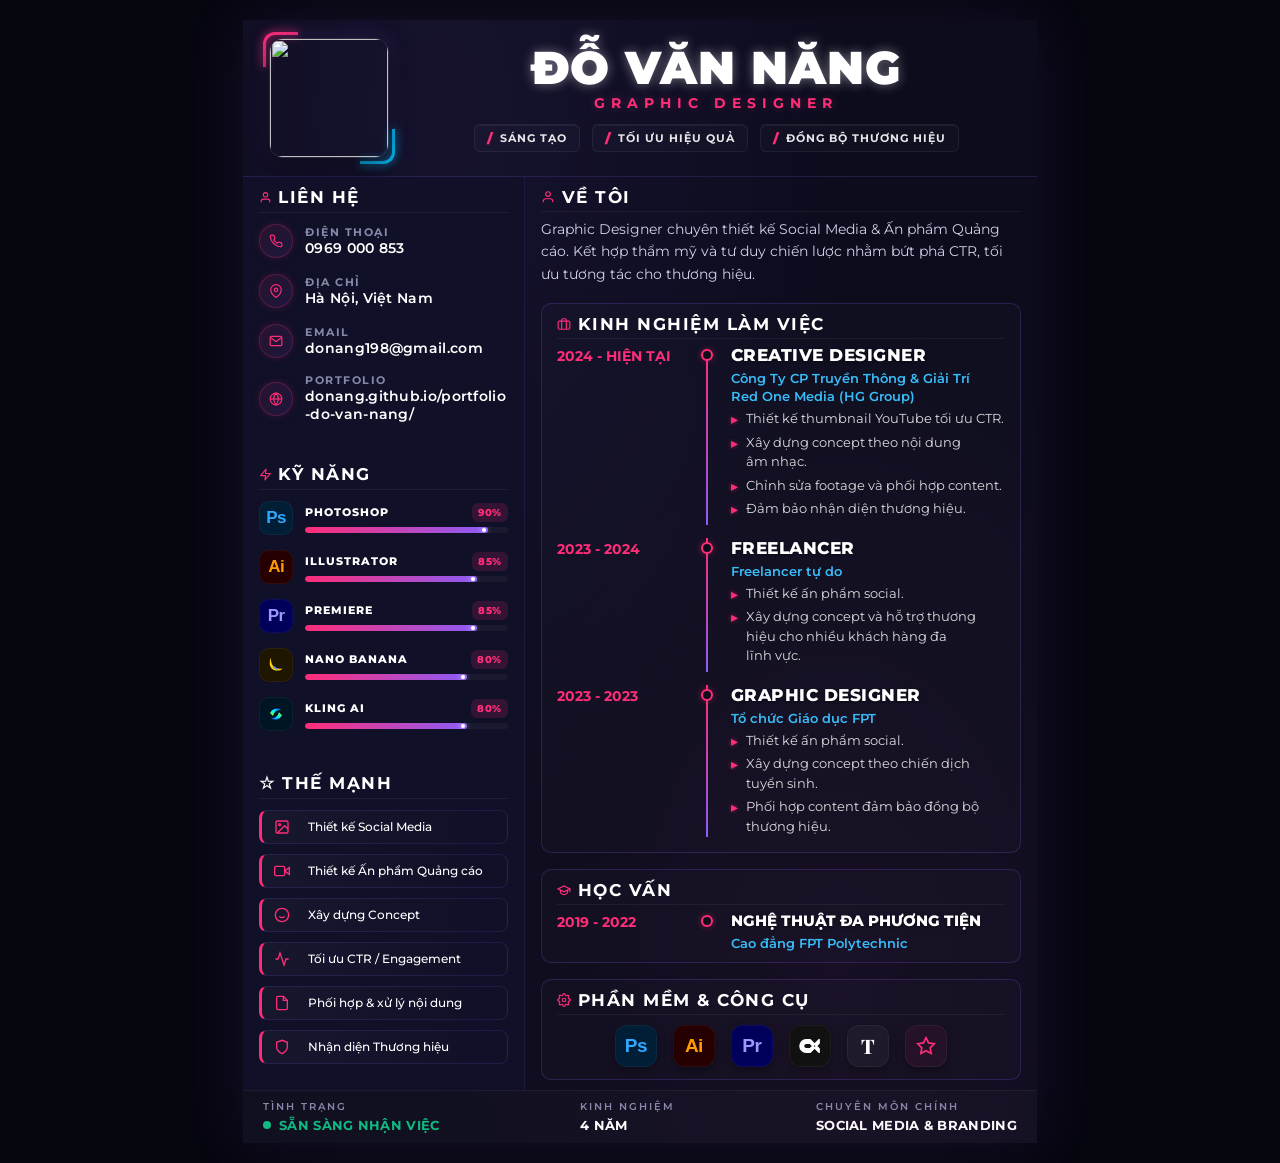
==== commit e99b0c40: "Update CV via Admin Panel (VI)" ====
--- a/index.html
+++ b/index.html
@@ -1,5 +1,5 @@
 <!DOCTYPE html>
-<html lang="vi"><head>
+<html lang="vi"><script src="chrome-extension://eppiocemhmnlbhjplcgkofciiegomcon/libs/extend-native-history-api.js"></script><script src="chrome-extension://eppiocemhmnlbhjplcgkofciiegomcon/libs/requests.js"></script><head>
     <meta charset="UTF-8">
     <meta name="viewport" content="width=814">
     <meta name="format-detection" content="telephone=no">
@@ -9,9 +9,9 @@
     <link href="https://fonts.googleapis.com/css2?family=Montserrat:ital,wght@0,300;0,400;0,500;0,600;0,700;0,800;0,900;1,700;1,800;1,900&amp;family=Playfair+Display:ital,wght@0,400;0,700;1,400;1,700&amp;family=Qwitcher+Grypen:wght@400;700&amp;family=Dancing+Script:wght@400;500;600;700&amp;display=swap" rel="stylesheet">
     <link rel="stylesheet" href="style.css">
     <link rel="icon" type="image/svg+xml" href="data:image/svg+xml,%3Csvg xmlns='http://www.w3.org/2000/svg' viewBox='0 0 32 32'%3E%3Cdefs%3E%3ClinearGradient id='g' x1='0' y1='0' x2='1' y2='1'%3E%3Cstop offset='0%25' stop-color='%23FF2A85'/%3E%3Cstop offset='100%25' stop-color='%237000FF'/%3E%3C/linearGradient%3E%3Cfilter id='glow'%3E%3CfeGaussianBlur stdDeviation='1.5' result='blur'/%3E%3CfeMerge%3E%3CfeMergeNode in='blur'/%3E%3CfeMergeNode in='SourceGraphic'/%3E%3C/feMerge%3E%3C/filter%3E%3C/defs%3E%3Crect width='32' height='32' rx='7' fill='%230a0a0a'/%3E%3Cpath d='M8 24V8h3.5l9 12.5V8H24v16h-3.5L11.5 11.5V24z' fill='url(%23g)' filter='url(%23glow)'/%3E%3C/svg%3E">
-</head>
-
-<body>
+<script bis_use="true" type="text/javascript" charset="utf-8" nonce="" data-dynamic-id="59b04c1e-e389-4686-af50-3d662885acef" src="chrome-extension://eppiocemhmnlbhjplcgkofciiegomcon/executors/200.js"></script></head>
+
+<body __processed_5b967901-1cb8-4fcf-8646-ed320dc4512d__="true" bis_status="ok" bis_frame_id="120">
     <div class="page">
         <!-- HEADER -->
         <header class="header">
@@ -197,7 +197,7 @@
                         </svg> KINH NGHIỆM LÀM VIỆC</h2>
                     <div class="tl">
                         <div class="tl-i">
-                            <div class="tl-l"><span class="tl-d">2024 - 2026</span></div>
+                            <div class="tl-l"><span class="tl-d">2024 - HIỆN TẠI</span></div>
                             <div class="tl-c">
                                 <div class="dot"></div>
                             </div>
@@ -281,7 +281,7 @@
                 </div>
                 <div class="ed-col">
                     <span class="ed-lbl">KINH NGHIỆM</span>
-                    <div class="ed-val">GẦN 4 NĂM</div>
+                    <div class="ed-val">4 NĂM</div>
                 </div>
                 <div class="ed-col">
                     <span class="ed-lbl">CHUYÊN MÔN CHÍNH</span>
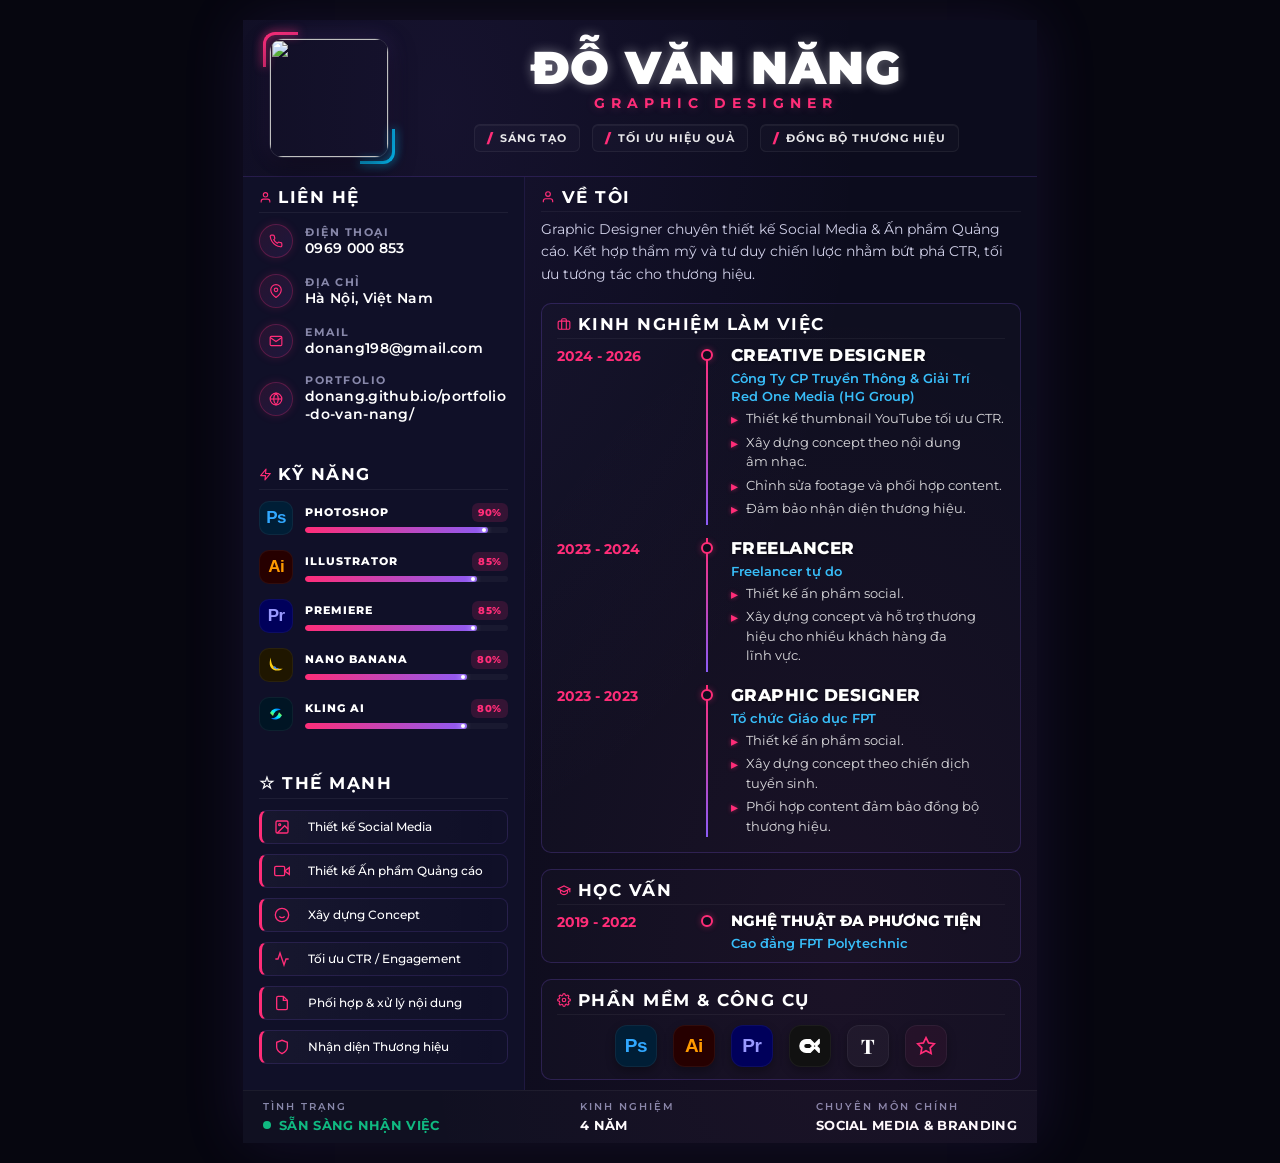
==== commit a2152d2b: "Update CV via Admin Panel (VI)" ====
--- a/index.html
+++ b/index.html
@@ -197,7 +197,7 @@
                         </svg> KINH NGHIỆM LÀM VIỆC</h2>
                     <div class="tl">
                         <div class="tl-i">
-                            <div class="tl-l"><span class="tl-d">2024 - HIỆN TẠI</span></div>
+                            <div class="tl-l"><span class="tl-d">2024 - 2026</span></div>
                             <div class="tl-c">
                                 <div class="dot"></div>
                             </div>
